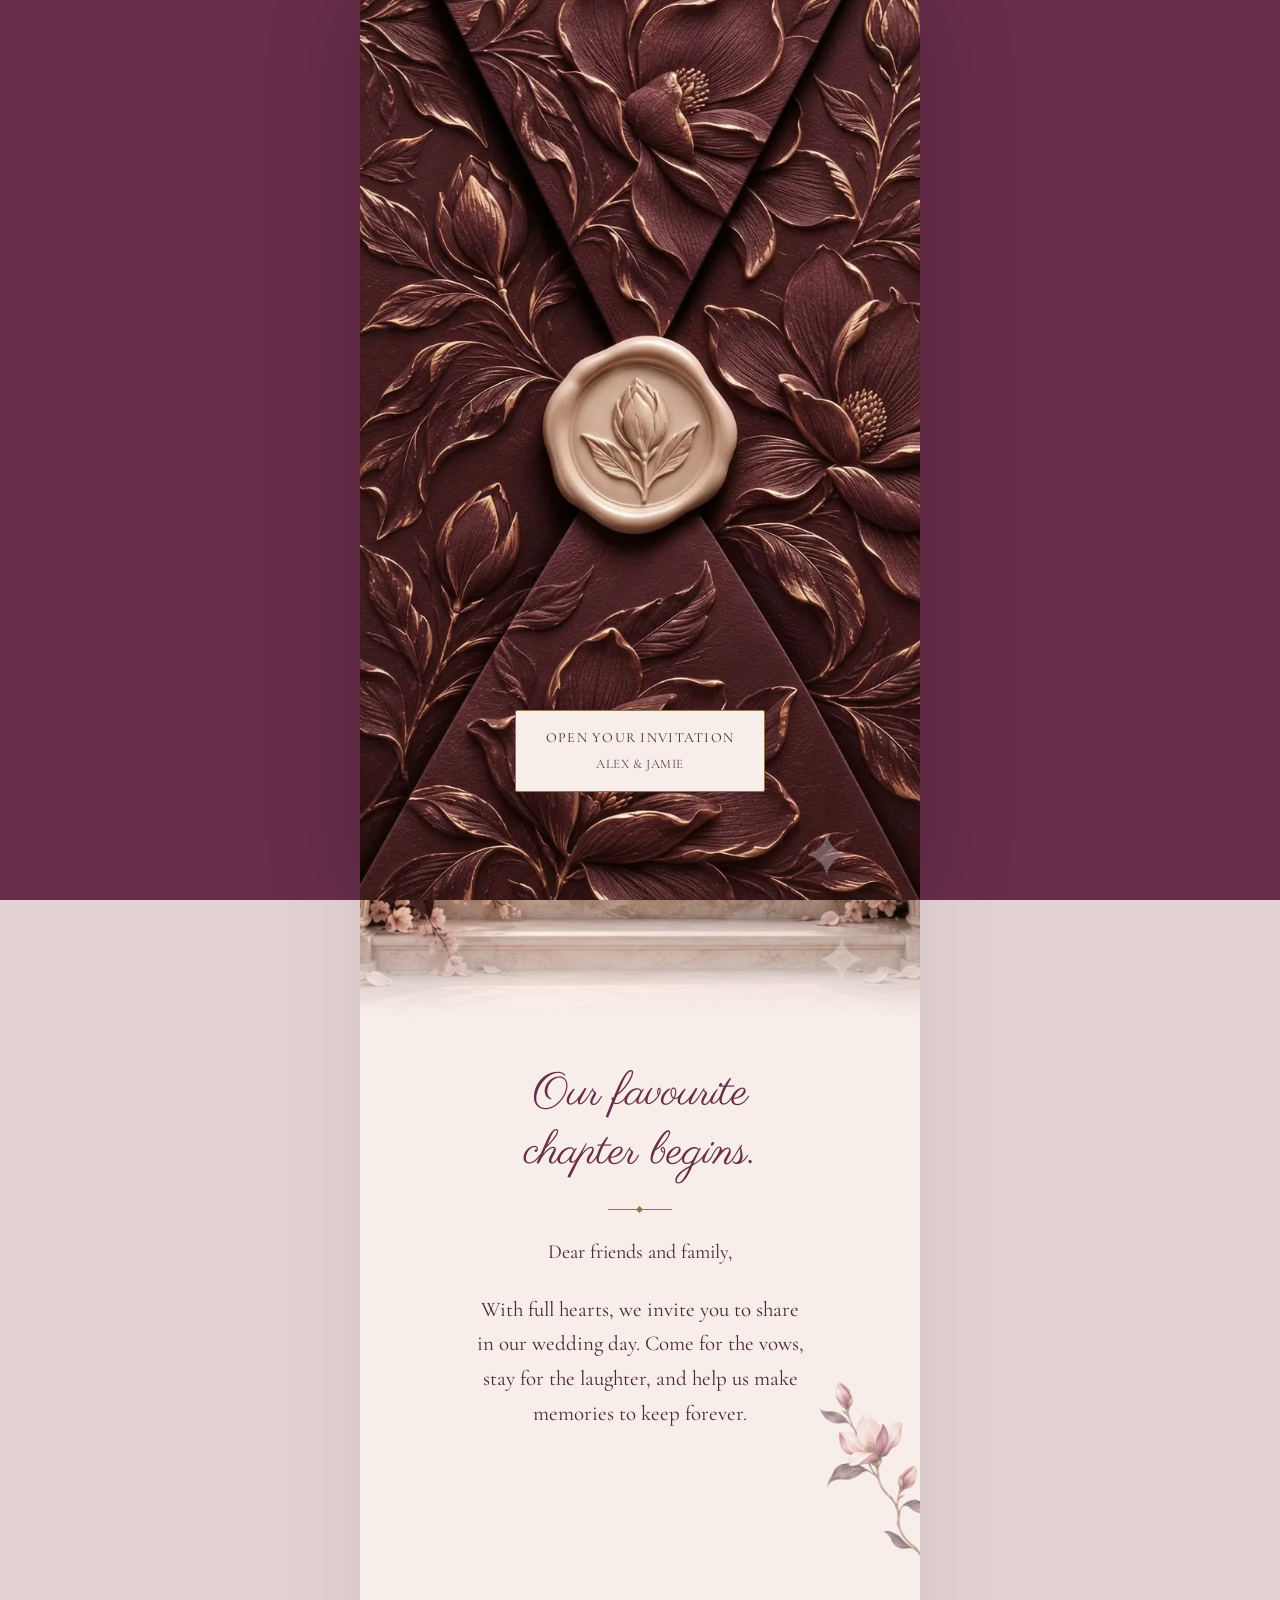
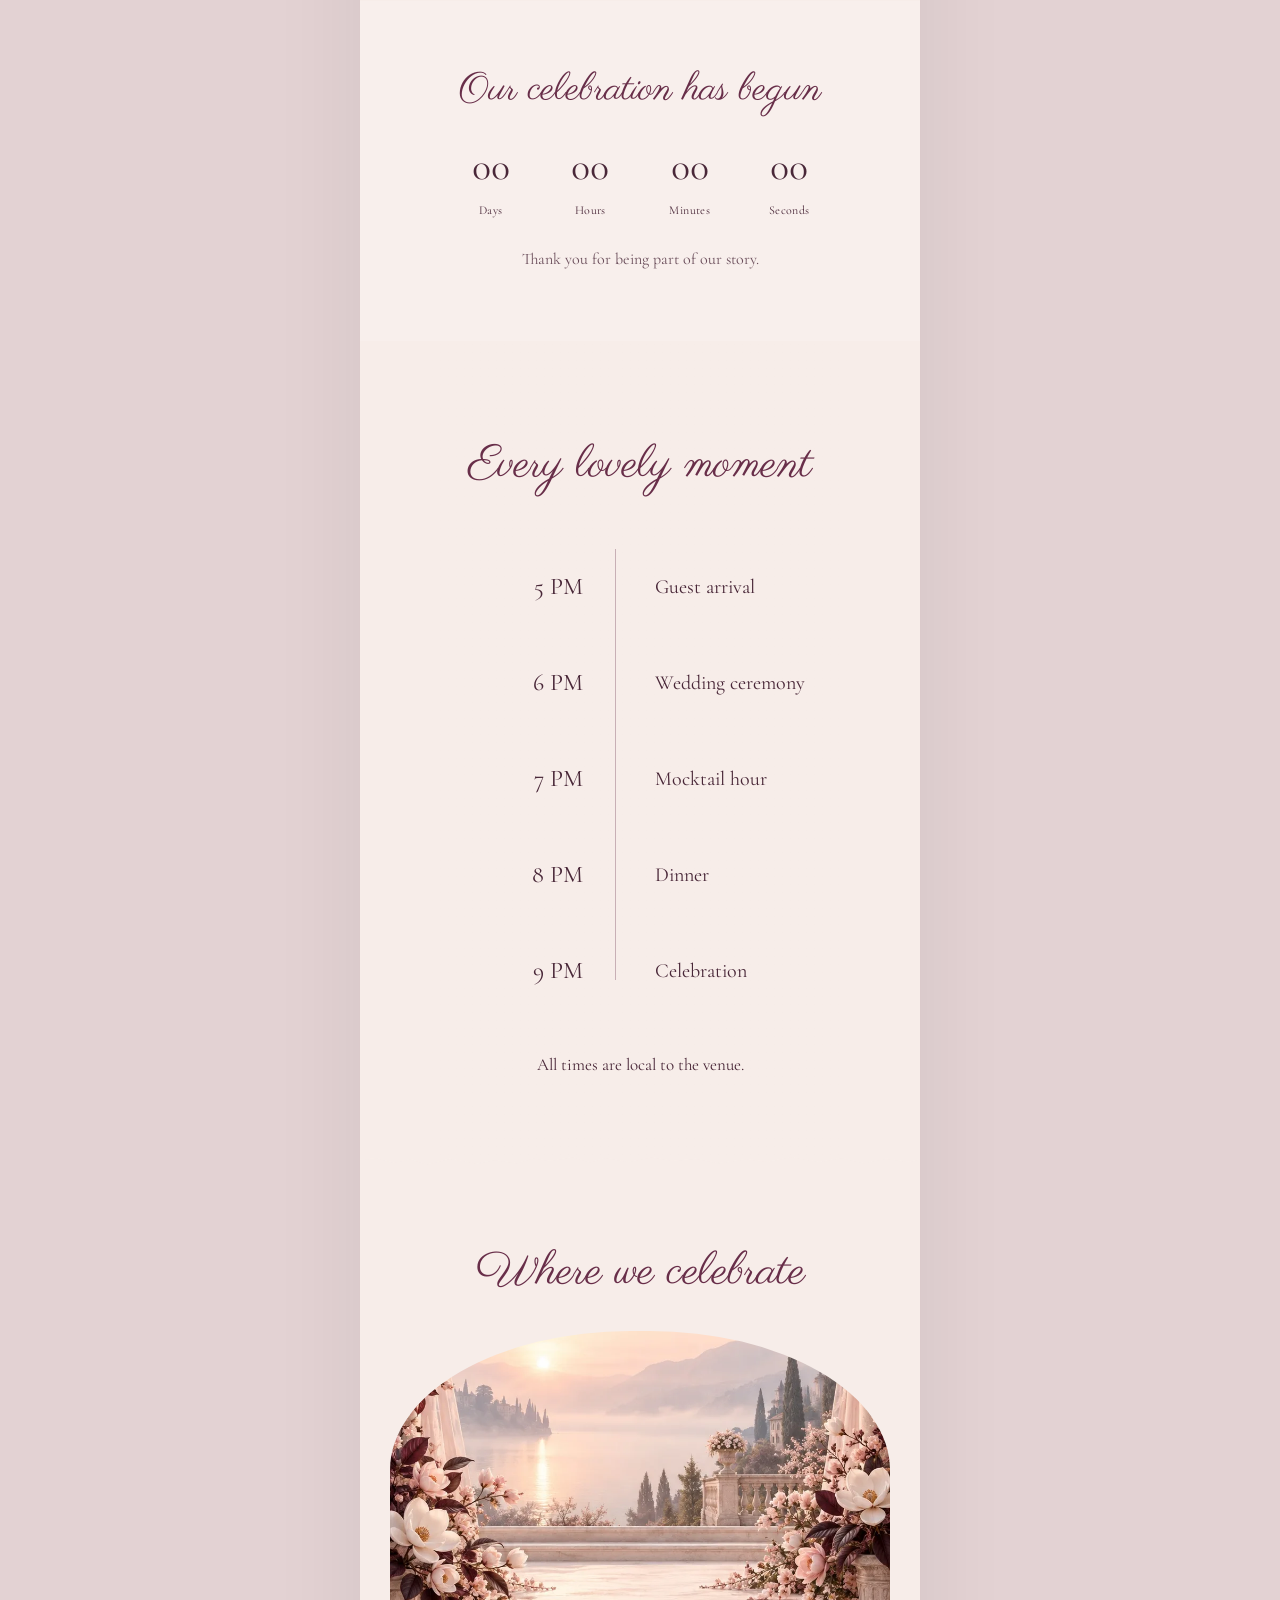
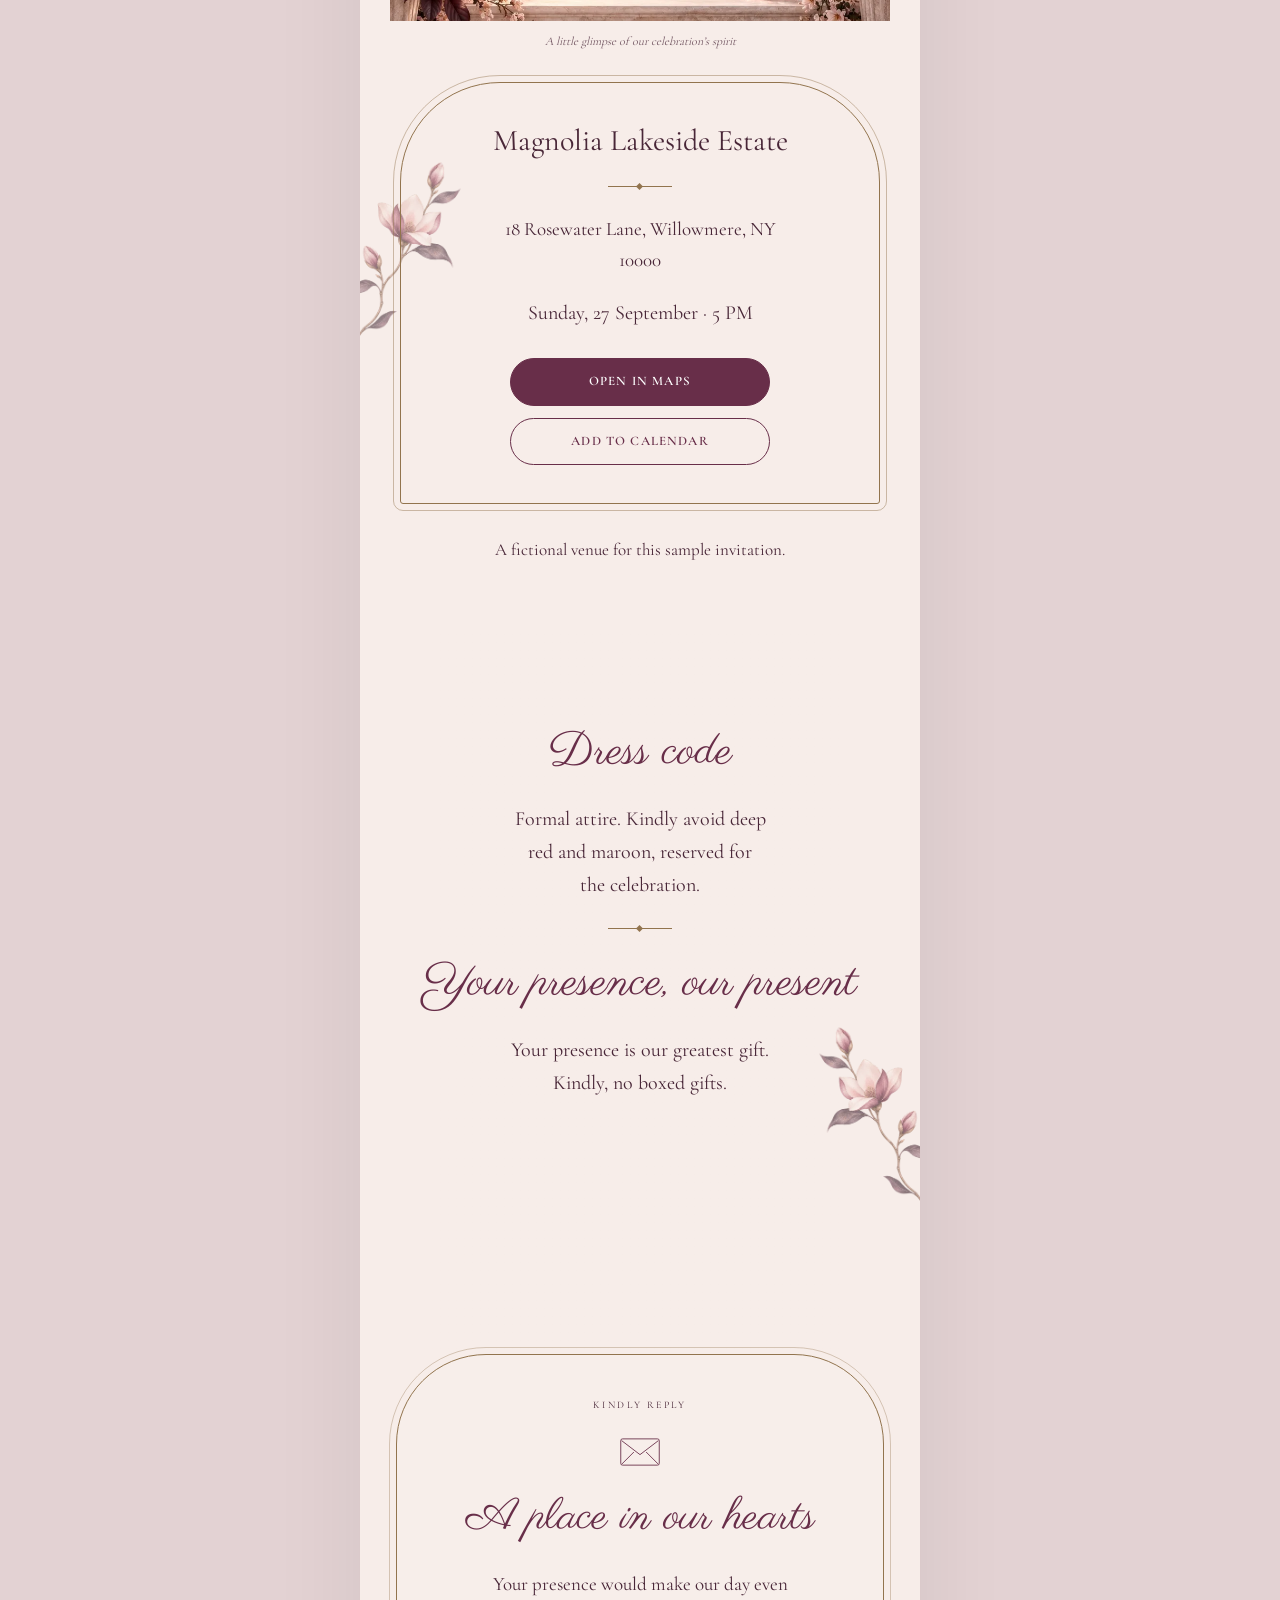
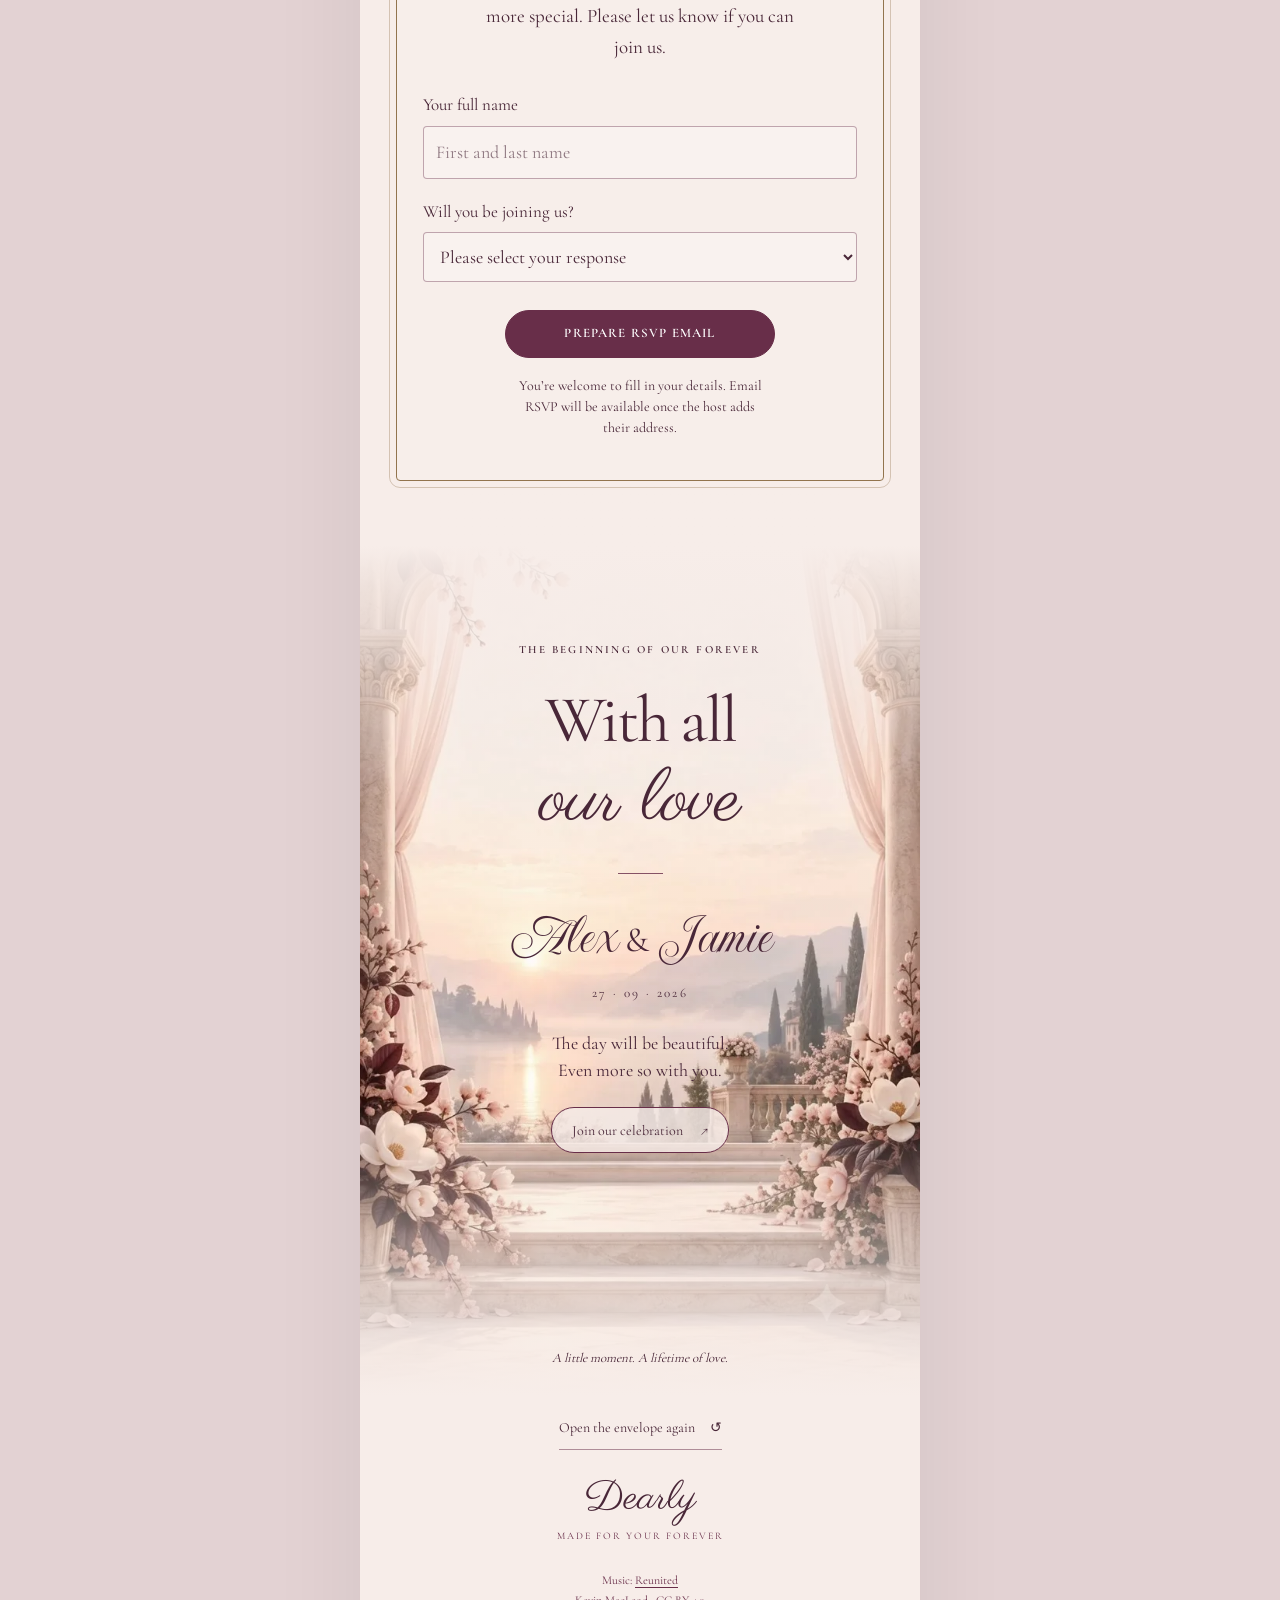
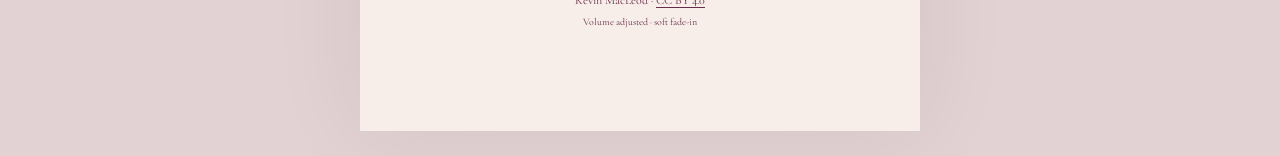
==== aubergine-magnolia/index.html @ a539e387 "Initial commit: Wax seal invitation templates and assets" ====
<!doctype html>
<html lang="en">
<head>
  <meta charset="utf-8">
  <meta name="viewport" content="width=device-width,initial-scale=1">
  <meta name="theme-color" content="#682e49">
  <meta name="description" content="You are invited to celebrate the wedding of Alex and Jamie.">
  <title>Magnolia Reverie | Wedding invitation</title>
  <link rel="preload" href="./fonts/Parisienne-Regular.ttf" as="font" type="font/ttf" crossorigin>
  <link rel="preload" href="./fonts/ImperialScript.woff" as="font" type="font/woff" crossorigin>
  <link rel="icon" href="./assets/dearly.svg" type="image/svg+xml">
  <link rel="stylesheet" href="./css/invitation.css">
  <script src="./wedding-data.js" defer></script>
  <script src="./js/themes.js" defer></script>
  <script src="./js/rsvp.js" defer></script>
  <script src="./js/motion.js" defer></script>
  <script src="./js/invitation.js" defer></script>
</head>
<body>
  <div id="app"></div>
  <noscript>
    <main style="padding:40px;text-align:center">
      <h1>Alex &amp; Jamie</h1>
      <p>27 September 2026, 5 PM</p>
      <p>Magnolia Lakeside Estate — sample venue</p>
      <p>Please enable JavaScript to open the illustrated invitation.</p>
    </main>
  </noscript>
</body>
</html>
---- aubergine-magnolia/css/invitation.css ----
@import url("./typography.css");
:root{color-scheme:light;--paper:#f7ede9;--ink:#492738;--accent:#682e49;--metal:#92744e}
*{box-sizing:border-box}html{scroll-behavior:smooth}body{margin:0;background:var(--paper);color:var(--ink);font:18px/1.6 "Cormorant Garamond",Georgia,serif}button,a{-webkit-tap-highlight-color:transparent}button{font:inherit;cursor:pointer}a{color:inherit}button:focus-visible,a:focus-visible{outline:3px solid var(--accent);outline-offset:5px}button:disabled{cursor:wait}button[hidden],video[hidden],[hidden]{display:none!important}
.invitation{max-width:560px;margin:auto;background:var(--paper);overflow:hidden;box-shadow:0 0 90px #00000012}.locked{overflow:hidden}.sr-only{position:absolute;width:1px;height:1px;overflow:hidden;clip-path:inset(50%)}
.entrance{position:fixed;inset:0;z-index:100;display:grid;place-items:center;background:var(--accent);transition:opacity .9s ease;overflow:hidden}.entrance.leaving{opacity:0;pointer-events:none}.envelope{position:absolute;height:100%;width:min(100%,560px);object-fit:cover}.open-invitation{position:relative;border:0;background:transparent;width:min(100%,560px);height:100%;color:white;display:flex;align-items:center;justify-content:center;flex-direction:column}.open-caption{position:absolute;bottom:max(12%,60px);padding:14px 27px;background:var(--accent);border:1px solid #ffffff80;border-radius:2px;color:#fff;box-shadow:0 5px 28px #0002;letter-spacing:.18em;text-transform:uppercase;font:11px/1.6 "Cormorant Garamond",serif}.open-caption small{display:block;font-size:10px;letter-spacing:.1em;opacity:.85;margin-top:5px}.entrance.opening .envelope{animation:envelope-release 1.8s ease-in-out forwards}.entrance.opening .open-caption{opacity:0;transition:opacity .3s}.opening-video{position:absolute;inset:0;margin:auto;width:min(100%,560px);height:100%;object-fit:contain;background:var(--accent)}.skip-opening{position:absolute;right:22px;top:20px;border:1px solid #fff8;background:#241b25d9;color:white;border-radius:30px;padding:9px 18px;font-size:13px}
.hero{height:min(995px,177.7vw);min-height:650px;position:relative;isolation:isolate}.hero-art,.hero-video{position:absolute;inset:0;width:100%;height:100%;object-fit:cover;z-index:-2}.hero:after{content:'';position:absolute;inset:auto 0 0;height:100px;background:linear-gradient(transparent,var(--paper));z-index:-1}.hero-copy{position:absolute;top:24%;left:14%;right:14%;text-align:center}.hero-copy .occasion{font-size:12px;letter-spacing:.22em;text-transform:uppercase;margin:0 0 6px}.date{font-size:18px;letter-spacing:.16em;margin:0 0 28px}.names{font:clamp(70px,16vw,99px)/.95 Parisienne,cursive;margin:0;color:var(--accent);font-weight:400;overflow-wrap:anywhere}.names span{display:block}.names i{display:block;font:36px/1.35 Parisienne,cursive;margin:7px 0;font-weight:400}.hero-copy .hero-note{font-size:15px;line-height:1.4;margin:25px 0 0}.hero-link{display:inline-block;margin-top:22px;font-size:11px;letter-spacing:.14em;text-decoration:none;border-bottom:1px solid currentColor;padding-bottom:3px;text-transform:uppercase}
.paper-section{position:relative;padding:85px 42px;text-align:center;background:var(--paper)}.floral{background-image:var(--botanical);background-size:100% 100%;background-repeat:no-repeat}.script{font:400 clamp(40px,10vw,53px)/1.15 Parisienne,cursive;margin:0 0 28px;color:var(--accent)}.intro{padding-top:45px;padding-bottom:95px;min-height:580px}.blessing{font:26px/1.9 Amiri,serif;margin:0 0 26px}.intro .script{max-width:370px;margin:0 auto 26px}.intro p{max-width:330px;margin:0 auto}.intro .invitation-note{font-size:19px;line-height:1.65;margin-top:24px}.rule{width:64px;height:1px;background:var(--metal);margin:26px auto;position:relative}.rule:after{content:'';position:absolute;width:5px;height:5px;background:var(--metal);left:29px;top:-2px;transform:rotate(45deg)}
.torn:before,.torn:after{content:'';position:absolute;left:0;width:100%;height:18px;background:var(--paper);clip-path:polygon(0 45%,3% 35%,6% 60%,9% 40%,12% 70%,16% 38%,21% 65%,24% 45%,28% 62%,31% 35%,34% 50%,38% 30%,41% 57%,44% 34%,48% 56%,52% 29%,56% 50%,60% 38%,64% 62%,69% 41%,73% 55%,77% 28%,82% 56%,86% 34%,90% 62%,94% 37%,98% 56%,100% 40%,100% 100%,0 100%);z-index:2}.torn:before{top:-17px}.torn:after{bottom:-17px;transform:rotate(180deg)}
.countdown-section{padding:65px 24px 70px;background:color-mix(in srgb,var(--paper) 88%,white)}.countdown-section .script{font-size:43px}.countdown{display:grid;grid-template-columns:repeat(4,1fr);gap:8px;max-width:390px;margin:auto}.countdown strong{font-weight:400;display:block;font-size:39px;line-height:1.25;font-variant-numeric:tabular-nums}.countdown span{font-size:12px;letter-spacing:.04em}.countdown-note{font-size:13px;margin:21px 0 0;opacity:.8}
.schedule-section{padding-top:95px;padding-bottom:90px}.timeline{list-style:none;padding:15px 0 0;margin:0 auto;max-width:355px;position:relative}.timeline:before{content:'';position:absolute;left:43%;top:25px;bottom:39px;width:1px;background:color-mix(in srgb,var(--accent) 32%,transparent)}.timeline li{display:grid;grid-template-columns:34% 18% 48%;align-items:center;min-height:96px;text-align:left;position:relative}.timeline time{font-size:24px;text-align:right;white-space:nowrap}.timeline .event-marker{display:block;width:26px;height:26px;background:var(--timeline-flower) center/contain no-repeat;transform:rotate(-12deg);margin:auto;position:relative;z-index:1;transition:transform .6s ease}.timeline li.is-current .event-marker{transform:rotate(12deg) scale(1.7)}.timeline .event-name{font-size:20px;line-height:1.4;padding-left:8px}.schedule-note{font-size:14px;margin:32px auto 0;max-width:290px}
.venue-section{padding:75px 30px 65px}.venue-scene{height:290px;width:100%;object-fit:cover;object-position:50% 78%;margin:0 0 30px;border-radius:48% 48% 0 0;display:block}.venue-name{font-size:26px;line-height:1.3;font-weight:400;margin:0 15px 12px}.venue-address{font-style:normal;font-size:16px;max-width:290px;margin:0 auto 22px}.venue-caption{font-size:12px;font-style:italic;margin:-19px 0 30px;opacity:.75}.location-frame{position:relative;border:1px solid var(--metal);outline:1px solid color-mix(in srgb,var(--metal) 45%,transparent);outline-offset:6px;margin:18px 10px 0;padding:38px 26px;border-radius:100px 100px 3px 3px}.location-frame .script{font-size:42px}.actions{display:grid;gap:12px;margin:28px auto 0;max-width:260px}.action{display:block;border:1px solid var(--accent);padding:13px 20px;background:var(--accent);color:white;text-decoration:none;letter-spacing:.14em;text-transform:uppercase;font-size:11px;border-radius:30px;line-height:1.5;text-align:center;transition:transform .2s,filter .2s}.action:hover{filter:brightness(1.1);transform:translateY(-2px)}.action.secondary{color:var(--accent);background:transparent}.travel-note{font-size:14px;max-width:310px;margin:32px auto 0}
.etiquette{padding:95px 55px 80px;min-height:670px}.etiquette article+article{margin-top:65px}.etiquette .script{margin-bottom:20px}.etiquette p{max-width:300px;margin:auto;line-height:1.65}.closing{padding:55px 30px 90px;text-align:center}.closing .script{font-size:48px;margin-bottom:12px}.closing p{font-size:12px;letter-spacing:.12em}.reopen{border:0;border-bottom:1px solid currentColor;background:none;color:var(--ink);font-size:12px;padding:8px;margin-top:20px}.media-controls{position:fixed;bottom:max(18px,env(safe-area-inset-bottom));right:max(18px,calc((100vw - 560px)/2 + 18px));z-index:20;display:flex;gap:8px}.media-button{border:1px solid #fff7;box-shadow:0 3px 14px #0002;border-radius:30px;background:var(--accent);color:#fff;padding:12px 15px;font-size:12px;min-height:44px}.status{position:fixed;bottom:80px;left:50%;transform:translateX(-50%);max-width:90%;border-radius:5px;background:var(--ink);color:#fff;padding:10px 18px;font-size:14px;z-index:110}
.reveal{opacity:1;transform:none}.reveal.arriving{animation:rise .85s ease both}.theme-petrol-dahlia .location-frame{border-radius:3px}.theme-petrol-dahlia .venue-scene{border-radius:150px 150px 0 0}.theme-cobalt-iris .location-frame{border-radius:140px 140px 6px 6px}.theme-cobalt-iris .venue-scene{border-radius:50%}.theme-cinnamon-camellia .location-frame{border-radius:20px}.theme-cinnamon-camellia .venue-scene{border-radius:46% 46% 4px 4px}.theme-cinnamon-camellia .date{letter-spacing:.1em}.theme-aubergine-magnolia .intro .script{max-width:290px}
@keyframes rise{from{opacity:.2;transform:translateY(18px)}to{opacity:1;transform:none}}@keyframes envelope-release{0%{filter:brightness(1);transform:scale(1)}55%{filter:brightness(1.15);transform:scale(1.025)}100%{filter:brightness(1.35);transform:scale(1.08)}}
.envelope-end{opacity:0}.entrance.opening .envelope-end{animation:still-reveal 1.8s ease forwards}.opening-video{object-fit:cover}@keyframes still-reveal{0%,20%{opacity:0}85%,100%{opacity:1}}
.floral{background-image:linear-gradient(90deg,transparent 0%,color-mix(in srgb,var(--paper) 94%,transparent) 22%,color-mix(in srgb,var(--paper) 96%,transparent) 78%,transparent 100%),var(--botanical)}
.hero-copy{top:22%}.names{line-height:.88}.names i{font-size:28px;line-height:1;margin:5px 0}.date{margin-bottom:21px}.hero-copy .hero-note{margin-top:19px;background:none;padding:0}.hero-link{margin-top:14px;background:none;padding:0 0 5px}
@media(min-width:800px){body{background:color-mix(in srgb,var(--accent) 14%,var(--paper))}.invitation{margin:25px auto}.entrance .envelope{box-shadow:0 0 90px #0003}}
@media(max-width:360px){.paper-section{padding-left:28px;padding-right:28px}.hero{min-height:610px}.names{font-size:67px}.hero-copy{top:23%;left:12%;right:12%}.date{margin-bottom:24px}.countdown strong{font-size:30px}.timeline time{font-size:21px}.timeline .event-name{font-size:18px}.etiquette{padding-left:45px;padding-right:45px}}
@media(prefers-reduced-motion:reduce){html{scroll-behavior:auto}*,*:before,*:after{animation:none!important;transition:none!important}.hero-video{display:none}}

/* Reply stationery follows each invitation's palette and architectural framing. */
.rsvp-section{padding:55px 36px 65px}.rsvp-card{border:1px solid var(--metal);outline:1px solid color-mix(in srgb,var(--metal) 35%,transparent);outline-offset:6px;padding:42px 26px;background:color-mix(in srgb,var(--paper) 94%,white);border-radius:90px 90px 4px 4px}.rsvp-kicker{display:block;font-size:10px;letter-spacing:.24em;text-transform:uppercase}.rsvp-envelope{display:block;width:42px;height:32px;margin:22px auto;color:var(--accent)}.rsvp-card .script{font-size:44px;margin-bottom:22px}.rsvp-card p{font-size:16px;line-height:1.65;margin:0 auto;max-width:310px}.rsvp-card .rsvp-deadline{font-size:13px;margin-top:20px;font-style:italic}.rsvp-link{max-width:270px;margin:28px auto 0}.rsvp-card .rsvp-help{font-size:12px;line-height:1.5;max-width:250px;margin-top:17px}.theme-petrol-dahlia .rsvp-card{border-radius:2px}.theme-petrol-dahlia .rsvp-link{border-radius:2px}.theme-cobalt-iris .rsvp-card{border-radius:150px 150px 6px 6px;padding-top:58px}.theme-cobalt-iris .rsvp-envelope{border-radius:50%}.theme-cinnamon-camellia .rsvp-card{border-radius:24px}.theme-cinnamon-camellia .rsvp-link{border-radius:8px}@media(max-width:360px){.rsvp-section{padding-left:25px;padding-right:25px}.rsvp-card{padding-left:20px;padding-right:20px}.rsvp-card .script{font-size:39px}}

.rsvp-form{margin-top:30px;text-align:left}.rsvp-form label{display:block;font-size:14px;line-height:1.5;margin:20px 0 8px}.rsvp-form input,.rsvp-form select{box-sizing:border-box;width:100%;min-width:0;min-height:48px;border:1px solid color-mix(in srgb,var(--accent) 40%,transparent);border-radius:4px;background:color-mix(in srgb,var(--paper) 75%,white);color:var(--ink);font:16px/1.5 "Cormorant Garamond",Georgia,serif;padding:12px}.rsvp-form input::placeholder{color:var(--ink);opacity:.6}.rsvp-form input:focus-visible,.rsvp-form select:focus-visible{outline:2px solid var(--accent);outline-offset:3px}.rsvp-form small{display:block;font-size:12px;margin-top:6px}.rsvp-form .rsvp-link{width:100%;cursor:pointer}.rsvp-form .rsvp-help{text-align:center}.rsvp-form [hidden]{display:none!important}

/* Theme-specific botanical motion. Text and controls remain on a steady plane. */
.theme-aubergine-magnolia{--sway-time:9s;--sway-angle:3deg;--sway-x:5px;--breath-time:4.8s}
.theme-petrol-dahlia{--sway-time:11s;--sway-angle:2deg;--sway-x:4px;--breath-time:5.6s}
.theme-cobalt-iris{--sway-time:8s;--sway-angle:4deg;--sway-x:7px;--breath-time:4.2s}
.theme-cinnamon-camellia{--sway-time:10s;--sway-angle:2.5deg;--sway-x:5px;--breath-time:5.2s}
.motion-scene{isolation:isolate;--parallax-y:0px;--scene-y:0px}
.hero{overflow:hidden}
.hero-art,.hero-video{transform:translate3d(0,var(--scene-y,0px),0) scale(1.08)}
.venue-scene{translate:0 var(--scene-y,0px)}
.closing{position:relative}
.motion-decor{position:absolute;inset:0;z-index:-1;overflow:hidden;pointer-events:none;user-select:none}
.botanical-drift{position:absolute;display:block;width:clamp(90px,25vw,145px);bottom:6%;opacity:.7;transform:translate3d(0,var(--parallax-y),0)}
.drift-left{left:-40px}
.drift-right{right:-40px;scale:-1 1}
.botanical-drift img{display:block;width:100%;height:auto;transform-origin:35% 90%;animation:botanical-sway var(--sway-time) ease-in-out infinite alternate;animation-play-state:paused}
.hero .botanical-drift{width:clamp(135px,34vw,195px);bottom:7%;opacity:.9}
.hero .drift-left{left:-48px}
.intro .botanical-drift{bottom:1%;opacity:.55}
.venue-section .botanical-drift{bottom:24%;opacity:.55}
.etiquette .botanical-drift{bottom:9%;opacity:.6}
.closing .botanical-drift{width:95px;bottom:-25%;opacity:.4}
.motion-visible .botanical-drift img{animation-play-state:running}
.drift-right img{animation-delay:-3s}
.timeline .event-marker{background:none}
.timeline .event-marker:before{content:'';position:absolute;inset:0;background:var(--timeline-flower) center/contain no-repeat;transform-origin:center}
.timeline li.is-current .event-marker:before{animation:flower-breathe var(--breath-time) ease-in-out infinite;animation-play-state:paused}
.motion-visible .timeline li.is-current .event-marker:before{animation-play-state:running}
.action:active,.open-caption:active{transform:scale(.98)}
.motion-paused .botanical-drift img,.motion-paused .timeline li.is-current .event-marker:before{animation-play-state:paused}
.motion-paused .reveal.arriving{animation:none}
.motion-paused .event-marker{transition:none}
.media-button:disabled{cursor:default;opacity:.85}
@keyframes botanical-sway{from{transform:translate3d(0,0,0) rotate(calc(-1 * var(--sway-angle)))}to{transform:translate3d(var(--sway-x),-7px,0) rotate(var(--sway-angle))}}
@keyframes flower-breathe{0%,100%{transform:scale(1)}50%{transform:scale(1.09)}}
@media(max-width:360px){.botanical-drift{width:94px}.drift-left{left:-48px}.drift-right{right:-48px}.hero .botanical-drift{width:140px}}
@media(prefers-reduced-motion:reduce){.hero-art,.hero-video,.botanical-drift{transform:none}.venue-scene{translate:none}.botanical-drift img,.timeline li.is-current .event-marker:before{animation:none!important}}

/* Dearly stationery: soft calligraphy and a readable literary serif. */
body{font-size:20px;line-height:1.65}.names{font-size:clamp(64px,15vw,88px);line-height:1.05}.names i{font-family:"Cormorant Garamond",serif;font-style:italic;font-size:28px;margin:0;line-height:1.1}.script{font-size:clamp(36px,9vw,46px);line-height:1.28;text-wrap:balance}.intro .invitation-note{font-size:21px}.hero-copy{left:12%;right:12%;top:22%}.hero-note{font-weight:500}.hero-copy .hero-note{font-size:17px}.hero-link{font-size:12px;font-weight:600}.date{font-size:19px}.occasion{font-weight:600}.open-caption{background:var(--paper);color:var(--ink);border:1px solid var(--metal);padding:16px 30px;font-size:14px;letter-spacing:.09em;box-shadow:0 4px 20px #241b2514}.open-caption small{font-size:13px;letter-spacing:.04em}.action{font-size:13px;font-weight:600;letter-spacing:.09em}.media-button,.reopen{font-size:14px}.venue-name{font-size:30px}.venue-address{font-size:19px}.schedule-note,.travel-note{font-size:17px}.countdown-note{font-size:16px}.rsvp-card p{font-size:19px}.rsvp-form label{font-size:17px}.rsvp-form input,.rsvp-form select{font-size:18px}.rsvp-card .rsvp-help{font-size:14px}.closing p{font-size:14px}.dearly-signature{display:block;width:fit-content;margin:36px auto 0;font:32px/1 Parisienne,cursive;text-decoration:none;color:var(--accent)}.dearly-signature small{display:block;margin-top:10px;font:11px/1.5 "Cormorant Garamond",serif;letter-spacing:.16em;text-transform:uppercase}.countdown-section .script{font-size:39px}p{text-wrap:pretty}@media(max-width:360px){.names{font-size:64px}.hero-copy{top:20%}.script{font-size:35px}.countdown-section .script{font-size:34px}.rsvp-card .script{font-size:34px}}

/* Closing stationery shares the hero artwork and the invitation paper palette. */
.closing{padding:0;background:var(--paper);color:var(--ink);text-align:center;isolation:isolate}
.closing{--closing-ground:var(--paper);--closing-line:var(--accent)}
.closing-scene{position:relative;isolation:isolate;min-height:850px;padding:95px 40px 235px;display:flex;flex-direction:column;align-items:center;overflow:hidden}
.closing-art{position:absolute;inset:0;width:100%;height:100%;object-fit:cover;object-position:center bottom;z-index:-2}
.closing-scene:after{content:'';position:absolute;inset:0;z-index:-1;background:linear-gradient(180deg,var(--paper) 0%,color-mix(in srgb,var(--paper) 80%,transparent) 10%,color-mix(in srgb,var(--paper) 25%,transparent) 28%,transparent 65%,var(--paper) 100%);pointer-events:none}
.closing-copy{width:100%;max-width:350px;text-shadow:none}
.closing p{letter-spacing:normal}
.closing .closing-eyebrow{font-size:11px;font-weight:600;letter-spacing:.2em;text-transform:uppercase;margin:0 0 27px;color:var(--ink)}
.closing-title{font:400 clamp(48px,12vw,66px)/1.04 "Cormorant Garamond",Georgia,serif;margin:0;letter-spacing:-.035em}
.closing-title em{display:inline-block;font:400 1.12em/1.3 Parisienne,cursive;letter-spacing:0;padding:0 .12em .08em}
.closing-rule{width:45px;height:1px;background:var(--closing-line);margin:17px auto 24px;opacity:.8}
.closing .closing-names{font:400 clamp(43px,11vw,58px)/1.3 "Imperial Script",Parisienne,cursive;margin:0 auto 9px;overflow-wrap:anywhere;max-width:100%}
.closing-names span{display:inline}.closing-names i{font:400 .6em/1 "Cormorant Garamond",serif;margin:0 .3em}
.closing .closing-date{font-size:13px;letter-spacing:.18em;margin:0;text-transform:uppercase}
.closing .closing-note{font-size:18px;line-height:1.5;margin:26px 0 23px}
.closing-rsvp{display:inline-flex;align-items:center;gap:18px;min-height:46px;padding:10px 20px;border:1px solid var(--closing-line);border-radius:30px;background:color-mix(in srgb,var(--closing-ground) 80%,transparent);color:var(--ink);text-decoration:none;font-size:14px;transition:background .25s,transform .25s}
.closing-rsvp:hover{background:var(--closing-ground);transform:translateY(-2px)}
.closing-rsvp:active{transform:translateY(0)}
.closing .closing-caption{position:absolute;bottom:26px;left:25px;right:25px;margin:0;font-size:13px;font-style:italic;text-shadow:none}
.closing-colophon{position:relative;padding:10px 25px 100px;background:var(--closing-ground);border-top:0}
.closing .reopen{color:var(--ink);margin:0;padding:10px 0;min-height:44px;border-color:color-mix(in srgb,var(--closing-line) 50%,transparent);font-size:14px}
.closing .reopen span{margin-left:12px}
.closing .dearly-signature{color:var(--ink);font-size:40px;margin-top:29px}
.closing .dearly-signature small{font-size:10px;letter-spacing:.2em;color:var(--closing-line)}
.closing a:focus-visible,.closing button:focus-visible{outline-color:var(--ink)}
.closing>.motion-decor{display:none}
.theme-petrol-dahlia .closing-rsvp{border-radius:2px}
.theme-cinnamon-camellia .closing-rsvp{border-radius:8px}
@media(max-width:400px){.closing-scene{padding:80px 34px 220px;min-height:790px}.closing-title{font-size:51px}.closing .closing-eyebrow{font-size:10px;letter-spacing:.14em}.closing .closing-names{font-size:38px}}
@media(max-width:340px){.closing-scene{padding-left:26px;padding-right:26px}.closing-title{font-size:46px}.closing .closing-names{font-size:33px}}

.closing .music-credit{font-size:12px;line-height:1.7;margin:26px auto 0;max-width:280px;color:var(--closing-line)}
.music-credit a{text-underline-offset:3px}.media-controls{max-width:calc(100vw - 24px);flex-wrap:wrap;justify-content:flex-end}
/* Keep the sound control reachable while the opening film is still on screen. */
.locked .media-controls{z-index:101}

/* A distinct calligraphic signature for the couple, with space for flourishes. */
.hero .names{font-family:"Imperial Script",Parisienne,cursive;font-size:clamp(76px,19vw,110px);font-weight:400;line-height:1.02;letter-spacing:0}
.hero .names span{padding:0 .08em .07em}
.hero .names i{font-family:"Cormorant Garamond",Georgia,serif;font-size:25px;line-height:1.1;margin:-3px 0 1px}
@media(max-width:360px){.hero .names{font-size:76px}}

/* Hero supporting copy sits directly on the illustrated stationery. */
.hero-copy .hero-note{margin:22px auto 0;max-width:240px;font-size:16px;line-height:1.5;text-shadow:0 1px 8px var(--paper),0 0 16px var(--paper)}
.hero-copy .hero-link{margin-top:16px;font-size:11px;letter-spacing:.12em;text-shadow:0 1px 8px var(--paper)}
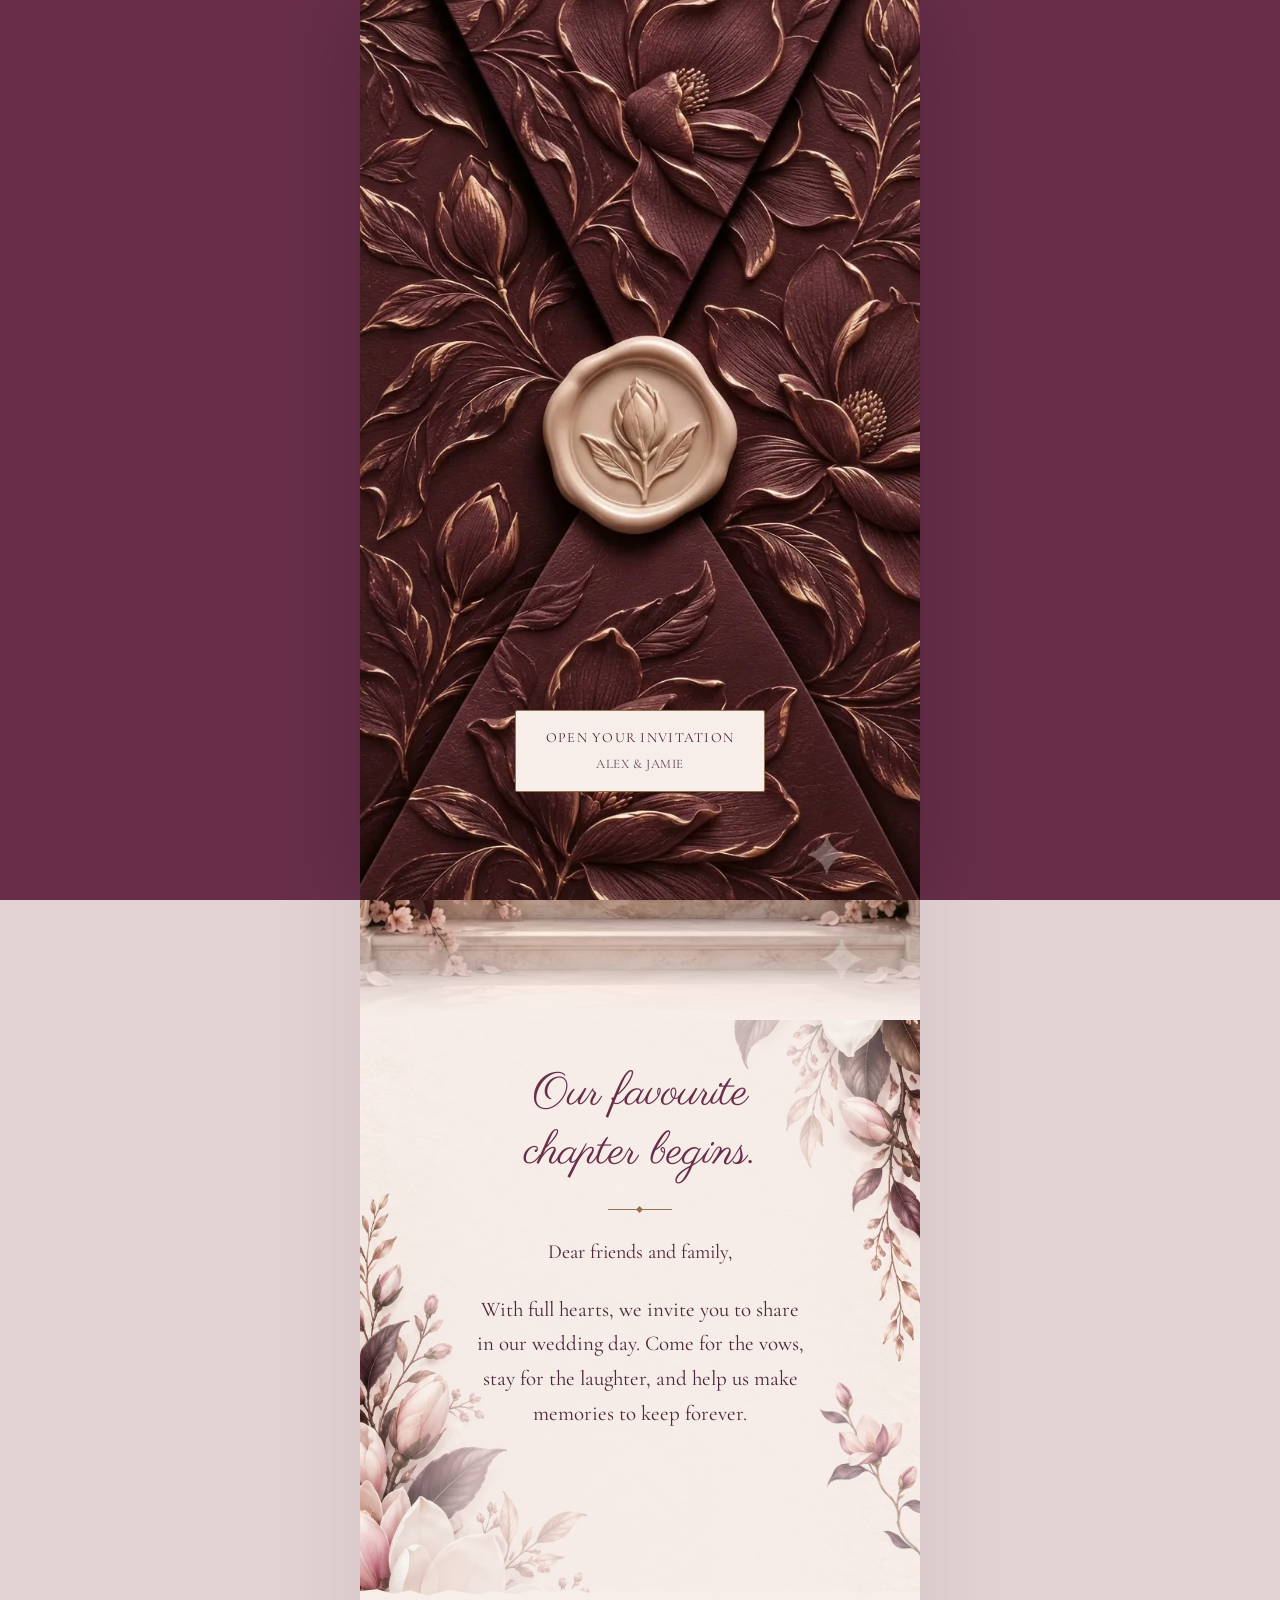
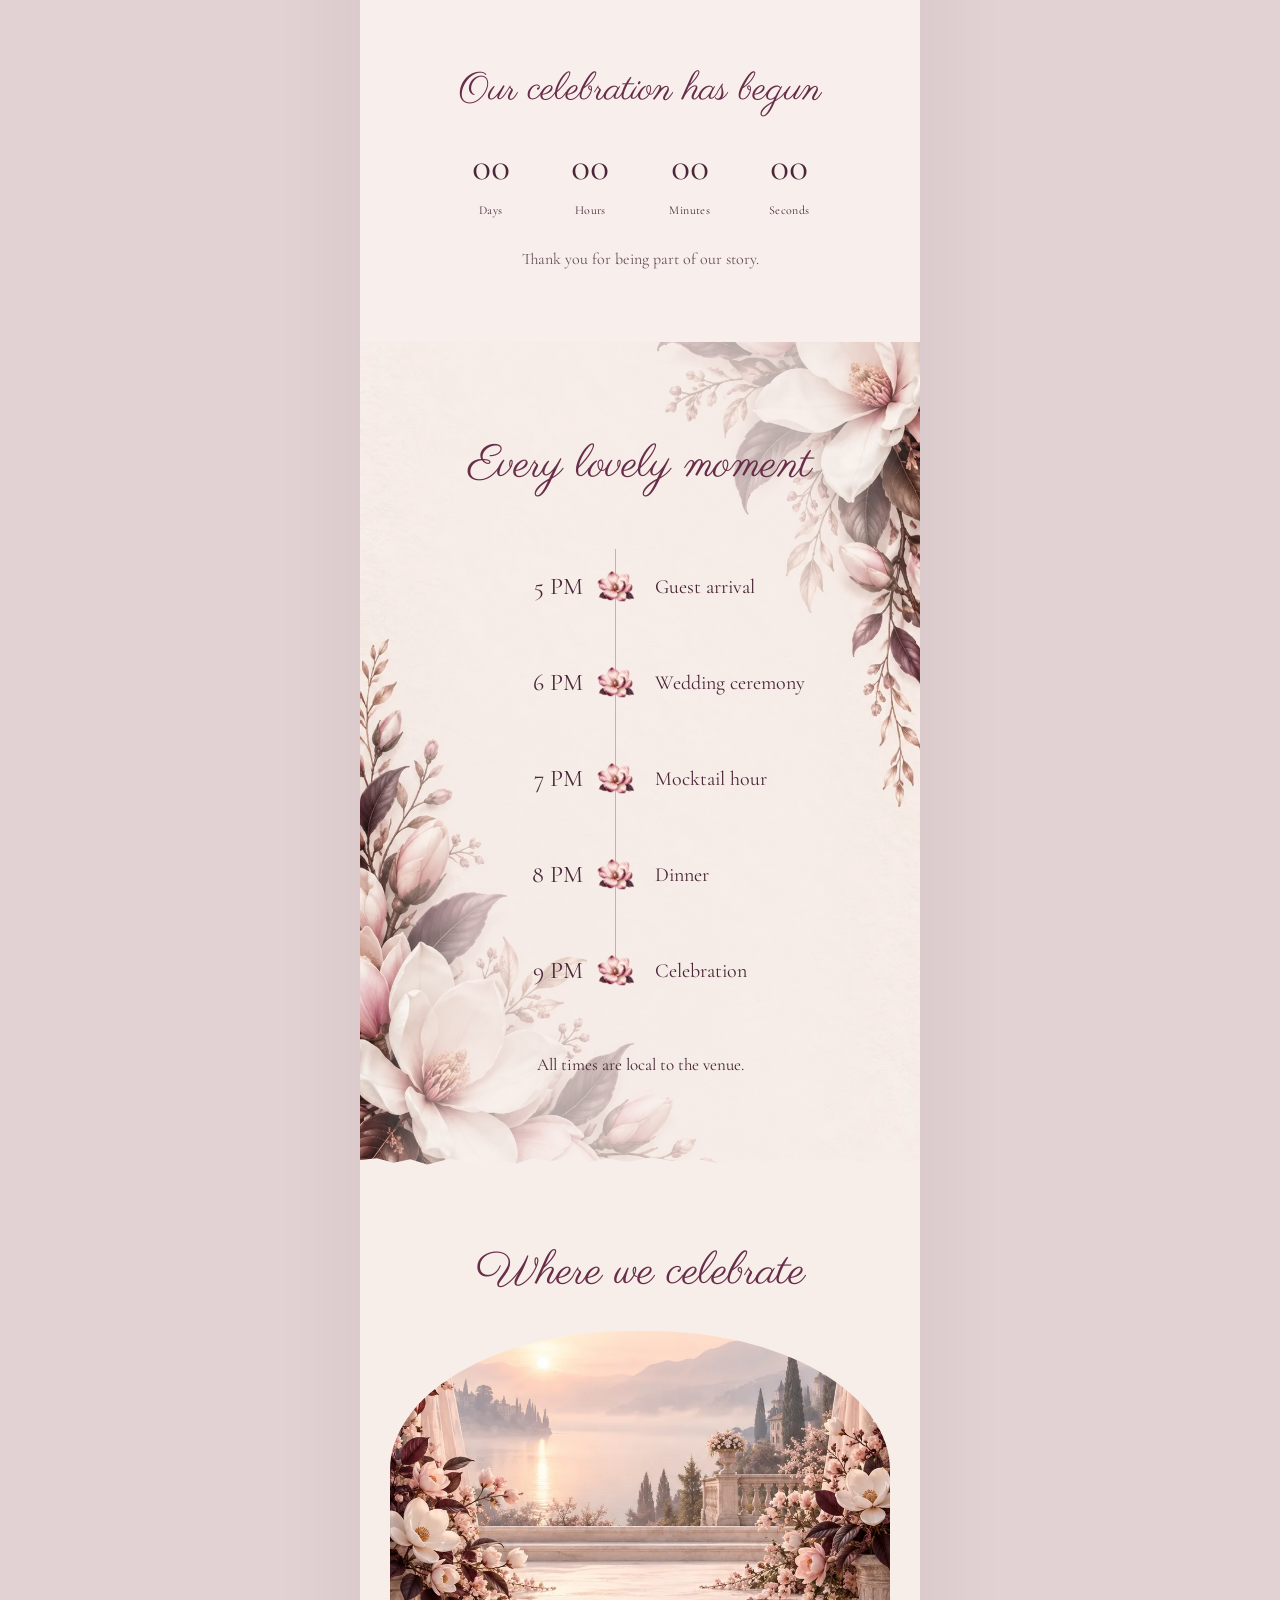
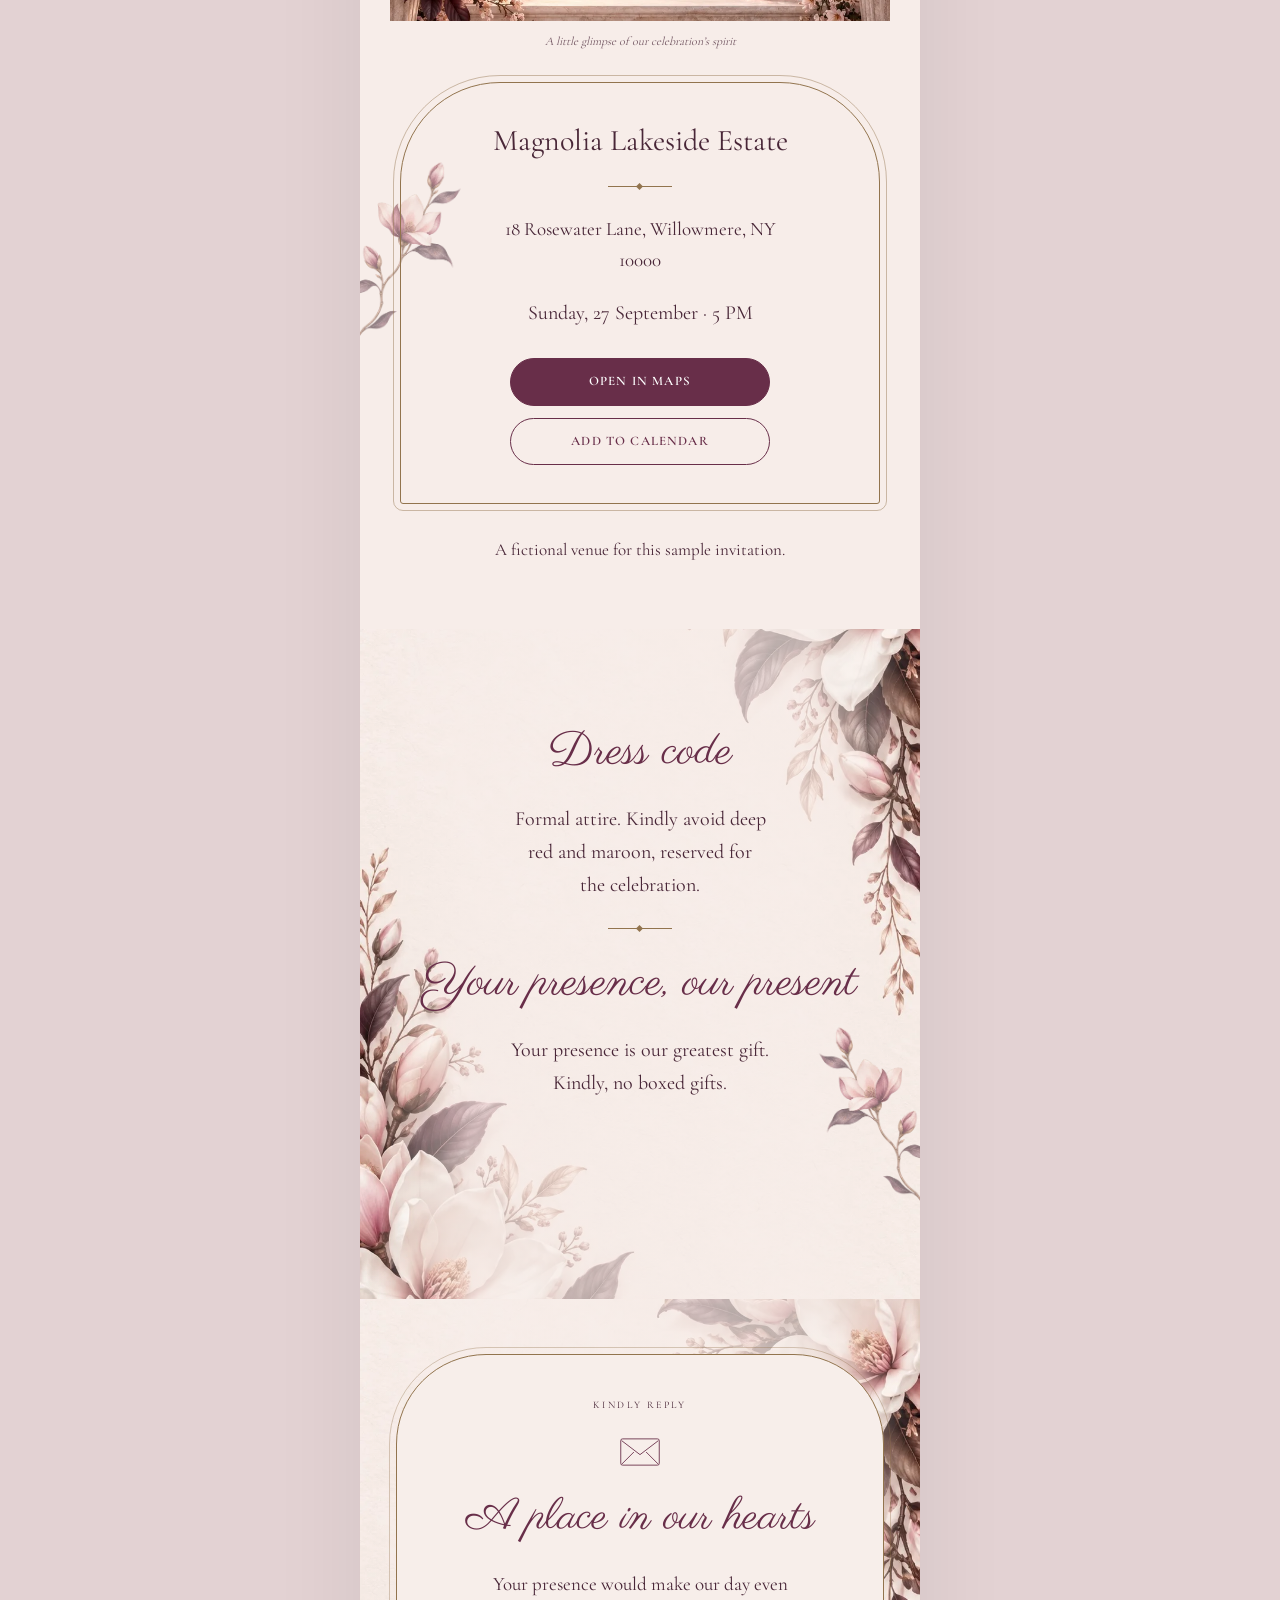
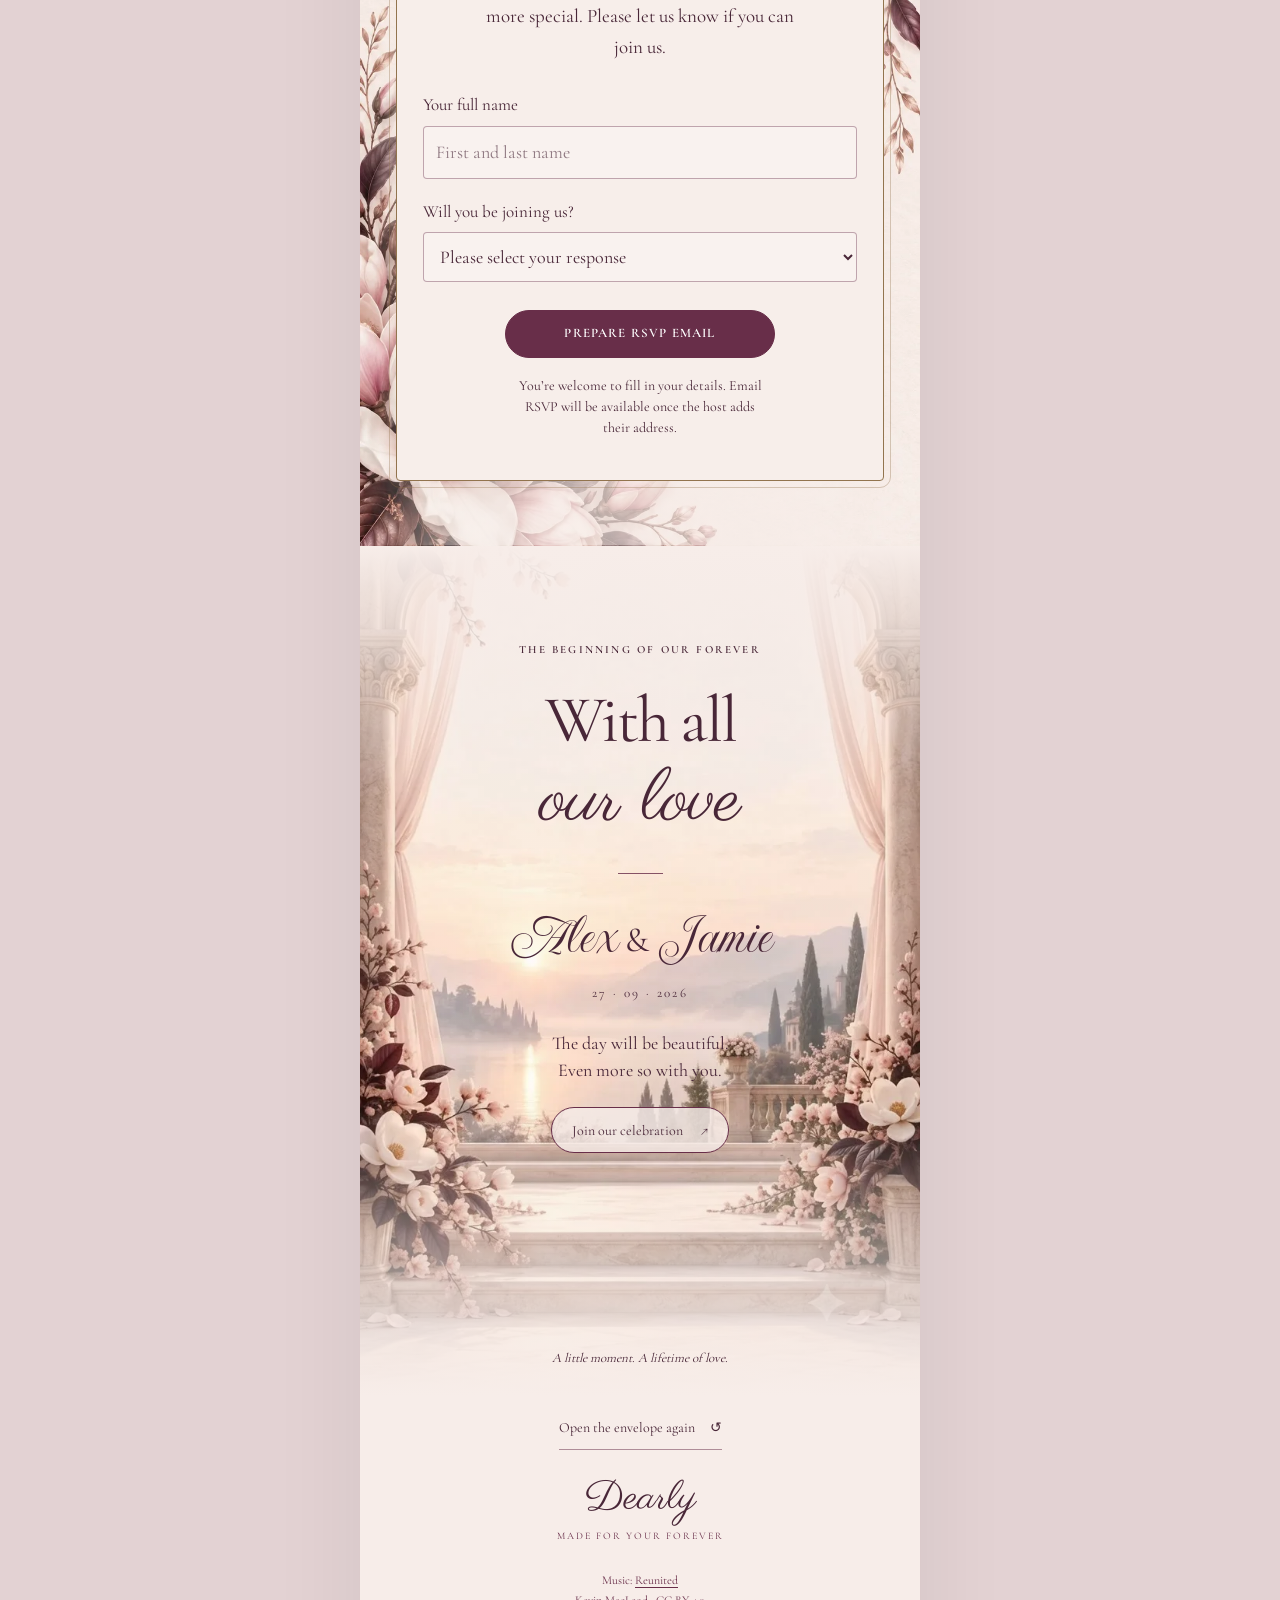
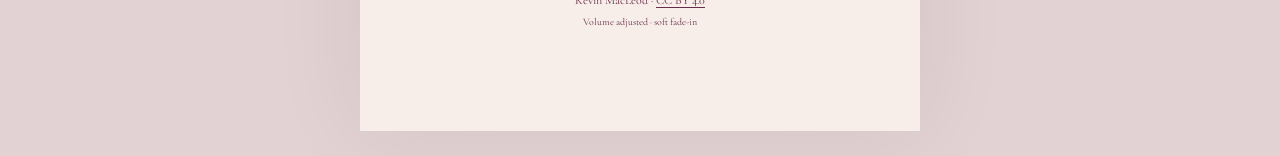
==== commit 84220918: "Add PostHog analytics and studio preview integration" ====
--- a/aubergine-magnolia/index.html
+++ b/aubergine-magnolia/index.html
@@ -1,6 +1,6 @@
 <!doctype html>
 <html lang="en">
-<head>
+<head><script src="/previews/names.js"></script>
   <meta charset="utf-8">
   <meta name="viewport" content="width=device-width,initial-scale=1">
   <meta name="theme-color" content="#682e49">
@@ -14,7 +14,7 @@
   <script src="./js/themes.js" defer></script>
   <script src="./js/rsvp.js" defer></script>
   <script src="./js/motion.js" defer></script>
-  <script src="./js/invitation.js" defer></script>
+  <script src="./js/invitation.js?v=20261007-interactions-1" defer></script>
 </head>
 <body>
   <div id="app"></div>
--- a/aubergine-magnolia/css/invitation.css
+++ b/aubergine-magnolia/css/invitation.css
@@ -7,13 +7,13 @@
 .paper-section{position:relative;padding:85px 42px;text-align:center;background:var(--paper)}.floral{background-image:var(--botanical);background-size:100% 100%;background-repeat:no-repeat}.script{font:400 clamp(40px,10vw,53px)/1.15 Parisienne,cursive;margin:0 0 28px;color:var(--accent)}.intro{padding-top:45px;padding-bottom:95px;min-height:580px}.blessing{font:26px/1.9 Amiri,serif;margin:0 0 26px}.intro .script{max-width:370px;margin:0 auto 26px}.intro p{max-width:330px;margin:0 auto}.intro .invitation-note{font-size:19px;line-height:1.65;margin-top:24px}.rule{width:64px;height:1px;background:var(--metal);margin:26px auto;position:relative}.rule:after{content:'';position:absolute;width:5px;height:5px;background:var(--metal);left:29px;top:-2px;transform:rotate(45deg)}
 .torn:before,.torn:after{content:'';position:absolute;left:0;width:100%;height:18px;background:var(--paper);clip-path:polygon(0 45%,3% 35%,6% 60%,9% 40%,12% 70%,16% 38%,21% 65%,24% 45%,28% 62%,31% 35%,34% 50%,38% 30%,41% 57%,44% 34%,48% 56%,52% 29%,56% 50%,60% 38%,64% 62%,69% 41%,73% 55%,77% 28%,82% 56%,86% 34%,90% 62%,94% 37%,98% 56%,100% 40%,100% 100%,0 100%);z-index:2}.torn:before{top:-17px}.torn:after{bottom:-17px;transform:rotate(180deg)}
 .countdown-section{padding:65px 24px 70px;background:color-mix(in srgb,var(--paper) 88%,white)}.countdown-section .script{font-size:43px}.countdown{display:grid;grid-template-columns:repeat(4,1fr);gap:8px;max-width:390px;margin:auto}.countdown strong{font-weight:400;display:block;font-size:39px;line-height:1.25;font-variant-numeric:tabular-nums}.countdown span{font-size:12px;letter-spacing:.04em}.countdown-note{font-size:13px;margin:21px 0 0;opacity:.8}
-.schedule-section{padding-top:95px;padding-bottom:90px}.timeline{list-style:none;padding:15px 0 0;margin:0 auto;max-width:355px;position:relative}.timeline:before{content:'';position:absolute;left:43%;top:25px;bottom:39px;width:1px;background:color-mix(in srgb,var(--accent) 32%,transparent)}.timeline li{display:grid;grid-template-columns:34% 18% 48%;align-items:center;min-height:96px;text-align:left;position:relative}.timeline time{font-size:24px;text-align:right;white-space:nowrap}.timeline .event-marker{display:block;width:26px;height:26px;background:var(--timeline-flower) center/contain no-repeat;transform:rotate(-12deg);margin:auto;position:relative;z-index:1;transition:transform .6s ease}.timeline li.is-current .event-marker{transform:rotate(12deg) scale(1.7)}.timeline .event-name{font-size:20px;line-height:1.4;padding-left:8px}.schedule-note{font-size:14px;margin:32px auto 0;max-width:290px}
+.schedule-section{padding-top:95px;padding-bottom:90px}.timeline{list-style:none;padding:15px 0 0;margin:0 auto;max-width:355px;position:relative}.timeline:before{content:'';position:absolute;left:43%;top:25px;bottom:39px;width:1px;background:color-mix(in srgb,var(--accent) 32%,transparent)}.timeline li{display:grid;grid-template-columns:34% 18% 48%;align-items:center;min-height:96px;text-align:left;position:relative}.timeline time{font-size:24px;text-align:right;white-space:nowrap}.timeline .event-marker{display:block;width:36px;height:36px;background:var(--timeline-flower) center/contain no-repeat;transform:rotate(-12deg);margin:auto;position:relative;z-index:1;transition:transform .6s ease}.timeline li.is-current .event-marker{transform:rotate(12deg) scale(1.3)}.timeline .event-name{font-size:20px;line-height:1.4;padding-left:8px}.schedule-note{font-size:14px;margin:32px auto 0;max-width:290px}
 .venue-section{padding:75px 30px 65px}.venue-scene{height:290px;width:100%;object-fit:cover;object-position:50% 78%;margin:0 0 30px;border-radius:48% 48% 0 0;display:block}.venue-name{font-size:26px;line-height:1.3;font-weight:400;margin:0 15px 12px}.venue-address{font-style:normal;font-size:16px;max-width:290px;margin:0 auto 22px}.venue-caption{font-size:12px;font-style:italic;margin:-19px 0 30px;opacity:.75}.location-frame{position:relative;border:1px solid var(--metal);outline:1px solid color-mix(in srgb,var(--metal) 45%,transparent);outline-offset:6px;margin:18px 10px 0;padding:38px 26px;border-radius:100px 100px 3px 3px}.location-frame .script{font-size:42px}.actions{display:grid;gap:12px;margin:28px auto 0;max-width:260px}.action{display:block;border:1px solid var(--accent);padding:13px 20px;background:var(--accent);color:white;text-decoration:none;letter-spacing:.14em;text-transform:uppercase;font-size:11px;border-radius:30px;line-height:1.5;text-align:center;transition:transform .2s,filter .2s}.action:hover{filter:brightness(1.1);transform:translateY(-2px)}.action.secondary{color:var(--accent);background:transparent}.travel-note{font-size:14px;max-width:310px;margin:32px auto 0}
 .etiquette{padding:95px 55px 80px;min-height:670px}.etiquette article+article{margin-top:65px}.etiquette .script{margin-bottom:20px}.etiquette p{max-width:300px;margin:auto;line-height:1.65}.closing{padding:55px 30px 90px;text-align:center}.closing .script{font-size:48px;margin-bottom:12px}.closing p{font-size:12px;letter-spacing:.12em}.reopen{border:0;border-bottom:1px solid currentColor;background:none;color:var(--ink);font-size:12px;padding:8px;margin-top:20px}.media-controls{position:fixed;bottom:max(18px,env(safe-area-inset-bottom));right:max(18px,calc((100vw - 560px)/2 + 18px));z-index:20;display:flex;gap:8px}.media-button{border:1px solid #fff7;box-shadow:0 3px 14px #0002;border-radius:30px;background:var(--accent);color:#fff;padding:12px 15px;font-size:12px;min-height:44px}.status{position:fixed;bottom:80px;left:50%;transform:translateX(-50%);max-width:90%;border-radius:5px;background:var(--ink);color:#fff;padding:10px 18px;font-size:14px;z-index:110}
 .reveal{opacity:1;transform:none}.reveal.arriving{animation:rise .85s ease both}.theme-petrol-dahlia .location-frame{border-radius:3px}.theme-petrol-dahlia .venue-scene{border-radius:150px 150px 0 0}.theme-cobalt-iris .location-frame{border-radius:140px 140px 6px 6px}.theme-cobalt-iris .venue-scene{border-radius:50%}.theme-cinnamon-camellia .location-frame{border-radius:20px}.theme-cinnamon-camellia .venue-scene{border-radius:46% 46% 4px 4px}.theme-cinnamon-camellia .date{letter-spacing:.1em}.theme-aubergine-magnolia .intro .script{max-width:290px}
 @keyframes rise{from{opacity:.2;transform:translateY(18px)}to{opacity:1;transform:none}}@keyframes envelope-release{0%{filter:brightness(1);transform:scale(1)}55%{filter:brightness(1.15);transform:scale(1.025)}100%{filter:brightness(1.35);transform:scale(1.08)}}
 .envelope-end{opacity:0}.entrance.opening .envelope-end{animation:still-reveal 1.8s ease forwards}.opening-video{object-fit:cover}@keyframes still-reveal{0%,20%{opacity:0}85%,100%{opacity:1}}
-.floral{background-image:linear-gradient(90deg,transparent 0%,color-mix(in srgb,var(--paper) 94%,transparent) 22%,color-mix(in srgb,var(--paper) 96%,transparent) 78%,transparent 100%),var(--botanical)}
+.floral{background-image:linear-gradient(90deg,transparent 0%,color-mix(in srgb,var(--paper) 68%,transparent) 20%,color-mix(in srgb,var(--paper) 72%,transparent) 80%,transparent 100%),var(--botanical);background-size:100% 100%,cover;background-position:center;background-repeat:no-repeat}
 .hero-copy{top:22%}.names{line-height:.88}.names i{font-size:28px;line-height:1;margin:5px 0}.date{margin-bottom:21px}.hero-copy .hero-note{margin-top:19px;background:none;padding:0}.hero-link{margin-top:14px;background:none;padding:0 0 5px}
 @media(min-width:800px){body{background:color-mix(in srgb,var(--accent) 14%,var(--paper))}.invitation{margin:25px auto}.entrance .envelope{box-shadow:0 0 90px #0003}}
 @media(max-width:360px){.paper-section{padding-left:28px;padding-right:28px}.hero{min-height:610px}.names{font-size:67px}.hero-copy{top:23%;left:12%;right:12%}.date{margin-bottom:24px}.countdown strong{font-size:30px}.timeline time{font-size:21px}.timeline .event-name{font-size:18px}.etiquette{padding-left:45px;padding-right:45px}}
